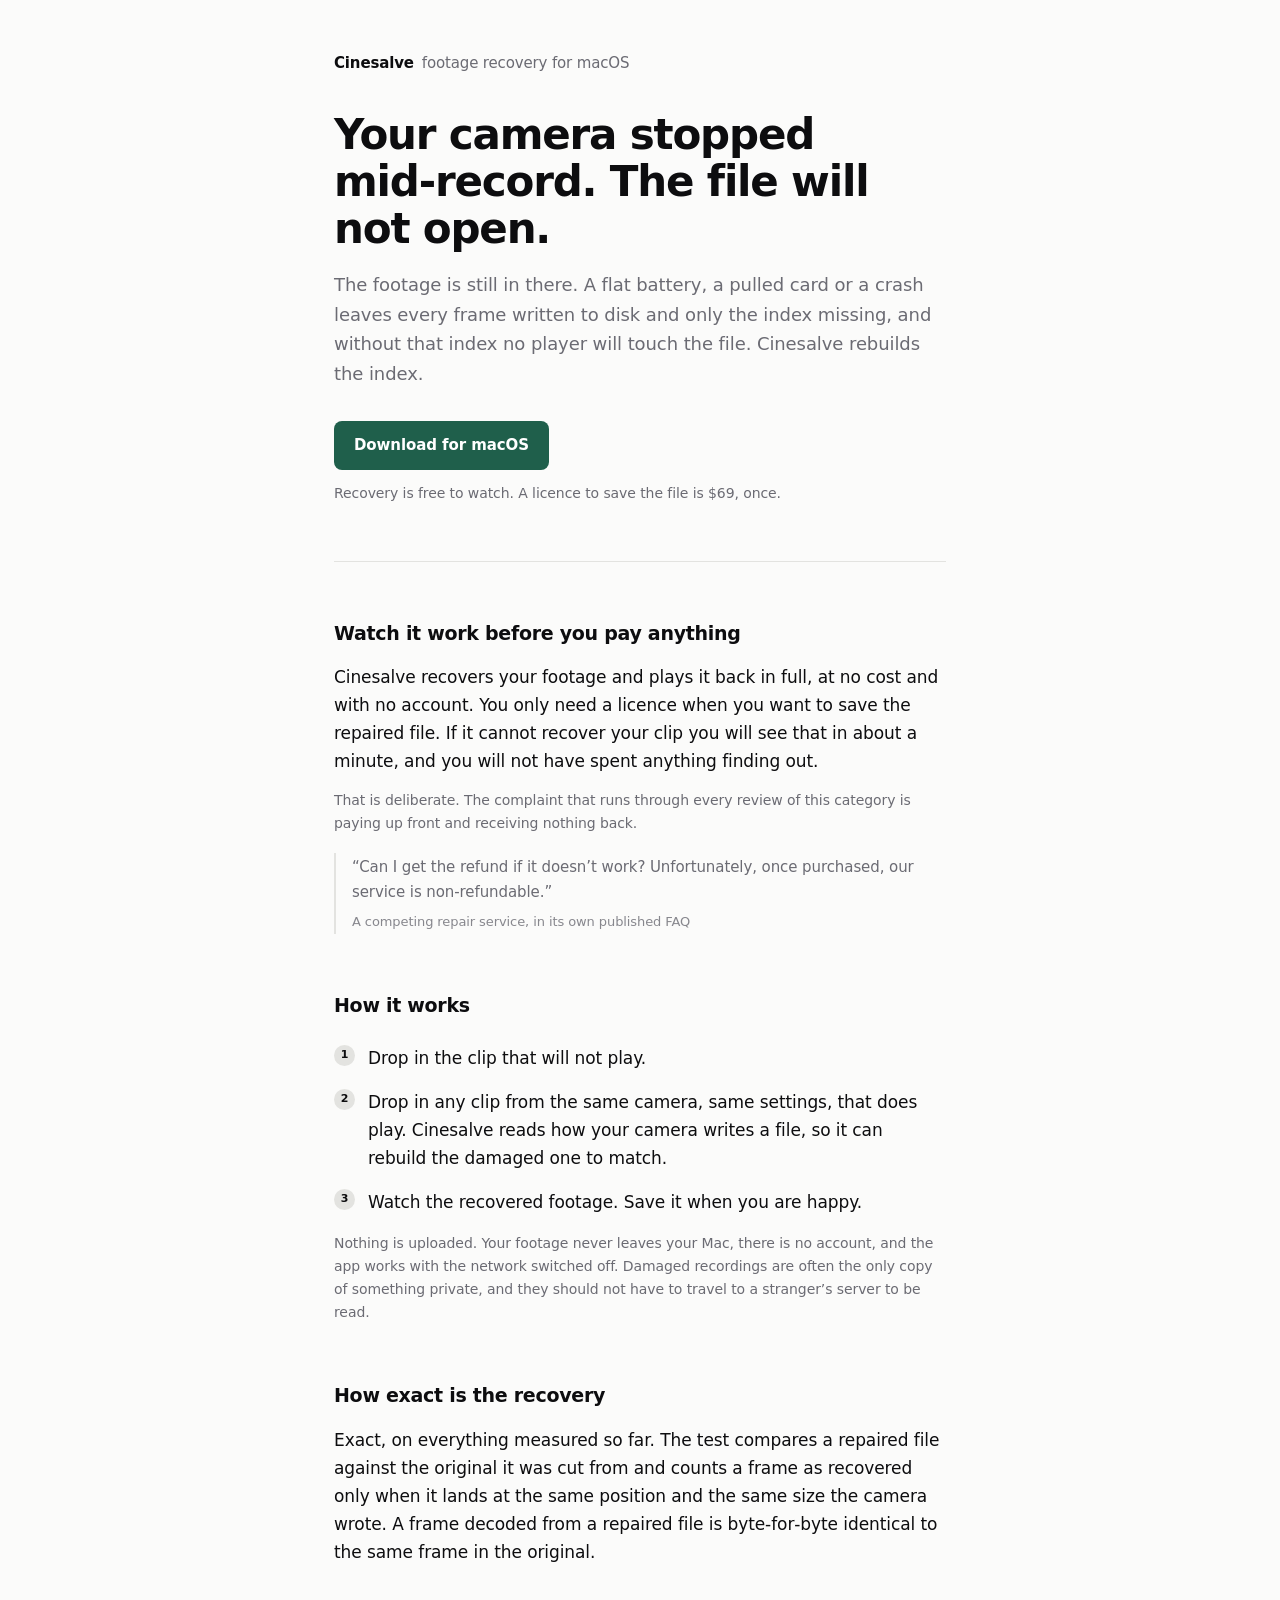
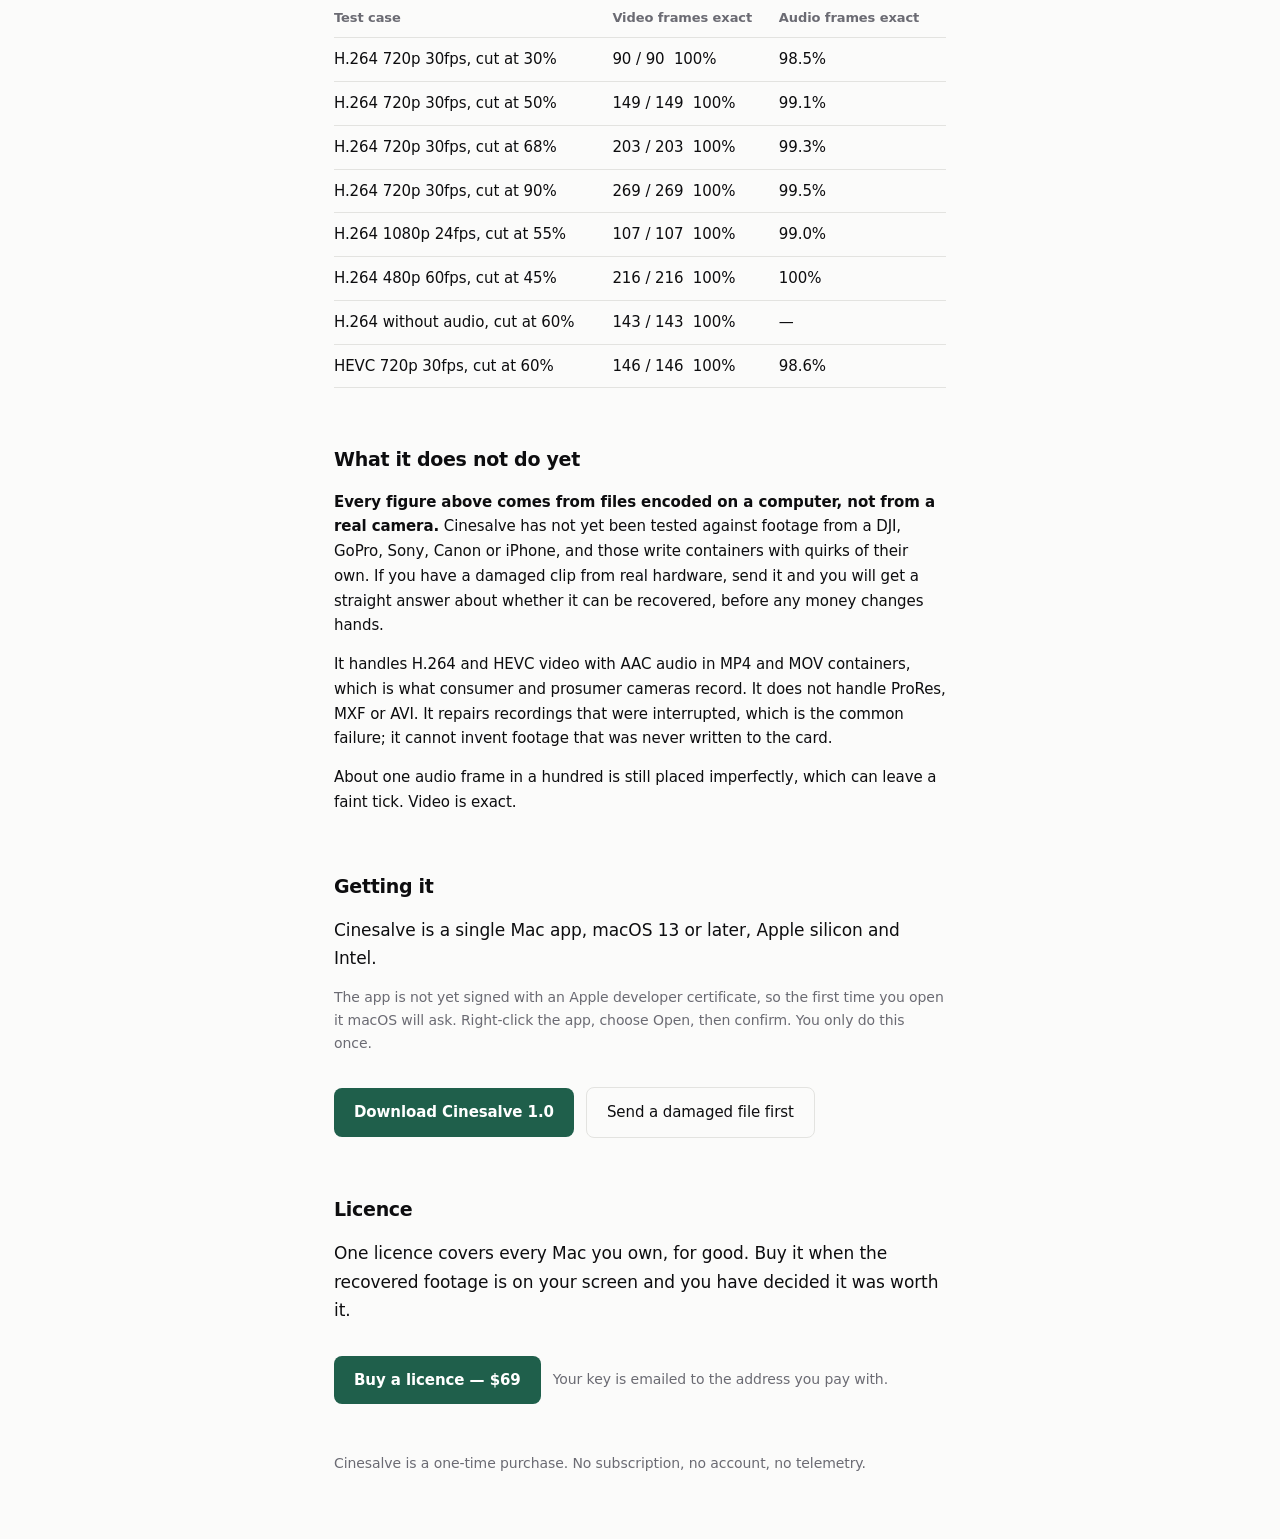
==== docs/index.html @ e8981a24 "Cinesalve 1.0" ====
<!doctype html>
<html lang="en">
<head>
<meta charset="utf-8">
<meta name="viewport" content="width=device-width, initial-scale=1">
<title>Cinesalve — recover a recording your camera never finished</title>
<meta name="description" content="A Mac app that rebuilds corrupt and truncated MP4 and MOV files from a dead battery, a pulled card or a crashed camera. Watch your footage play again before you pay anything.">
<meta property="og:title" content="Cinesalve — recover a recording your camera never finished">
<meta property="og:description" content="Watch your footage play again before you pay anything. Nothing is uploaded.">
<meta property="og:type" content="website">
<style>
  :root {
    --ink: #0d0d0f;
    --paper: #fbfbfa;
    --muted: #6b6b73;
    --line: #e3e3e0;
    --accent: #1f5f4b;
    --accent-ink: #ffffff;
  }
  @media (prefers-color-scheme: dark) {
    :root {
      --ink: #ececee;
      --paper: #111113;
      --muted: #97979f;
      --line: #2a2a2e;
      --accent: #4fa98a;
      --accent-ink: #08120f;
    }
  }
  * { box-sizing: border-box; }
  html { -webkit-text-size-adjust: 100%; }
  body {
    margin: 0;
    background: var(--paper);
    color: var(--ink);
    font: 400 17px/1.65 ui-sans-serif, -apple-system, "SF Pro Text", Inter, system-ui, sans-serif;
    letter-spacing: -0.005em;
  }
  .wrap { max-width: 660px; margin: 0 auto; padding: 0 24px; }
  header { padding: 56px 0 0; }
  .mark {
    font: 600 15px/1 ui-rounded, -apple-system, system-ui, sans-serif;
    letter-spacing: -0.01em;
  }
  .mark span { color: var(--muted); font-weight: 400; margin-left: 8px; }
  h1 {
    font-size: clamp(30px, 5.6vw, 42px);
    line-height: 1.12;
    letter-spacing: -0.028em;
    font-weight: 600;
    margin: 40px 0 0;
  }
  .lede { font-size: 18px; color: var(--muted); margin: 18px 0 0; }
  h2 {
    font-size: 19px; font-weight: 600; letter-spacing: -0.015em;
    margin: 56px 0 14px;
  }
  p { margin: 14px 0; }
  a { color: inherit; }
  .cta { display: flex; flex-wrap: wrap; gap: 12px; align-items: center; margin: 32px 0 0; }
  .button {
    display: inline-block; background: var(--accent); color: var(--accent-ink);
    text-decoration: none; font-size: 15px; font-weight: 550;
    padding: 12px 20px; border-radius: 8px;
  }
  .button.secondary {
    background: transparent; color: var(--ink);
    border: 1px solid var(--line); font-weight: 450;
  }
  .price { font-size: 14px; color: var(--muted); }
  .note { font-size: 14px; color: var(--muted); }
  .rule { border: 0; border-top: 1px solid var(--line); margin: 56px 0 0; }
  .steps { margin: 22px 0 0; padding: 0; list-style: none; counter-reset: step; }
  .steps li {
    counter-increment: step; position: relative;
    padding: 0 0 0 34px; margin: 0 0 16px;
  }
  .steps li::before {
    content: counter(step); position: absolute; left: 0; top: 1px;
    width: 21px; height: 21px; border-radius: 50%;
    background: var(--line); color: var(--ink);
    font-size: 11px; font-weight: 600;
    display: grid; place-items: center;
  }
  table { border-collapse: collapse; width: 100%; font-size: 15px; margin: 18px 0 0; }
  th, td { text-align: left; padding: 9px 10px 9px 0; border-bottom: 1px solid var(--line); }
  th { font-weight: 550; color: var(--muted); font-size: 13px; }
  td.num { font-variant-numeric: tabular-nums; white-space: nowrap; }
  .scroll { overflow-x: auto; }
  .quote {
    border-left: 2px solid var(--line); padding: 2px 0 2px 16px;
    margin: 18px 0; color: var(--muted); font-size: 15px;
  }
  .quote cite { display: block; font-style: normal; font-size: 13px; margin-top: 6px; opacity: 0.8; }
  footer { padding: 48px 0 64px; font-size: 14px; color: var(--muted); }
  .plain { font-size: 15px; }
  .plain strong { font-weight: 600; }
</style>
</head>
<body>
<div class="wrap">

<header>
  <div class="mark">Cinesalve<span>footage recovery for macOS</span></div>

  <h1>Your camera stopped mid&#8209;record. The file will not open.</h1>
  <p class="lede">
    The footage is still in there. A flat battery, a pulled card or a crash leaves
    every frame written to disk and only the index missing, and without that index
    no player will touch the file. Cinesalve rebuilds the index.
  </p>

  <div class="cta">
    <a class="button" href="#download">Download for macOS</a>
    <span class="price">Recovery is free to watch. A licence to save the file is $69, once.</span>
  </div>
</header>

<hr class="rule">

<h2>Watch it work before you pay anything</h2>
<p>
  Cinesalve recovers your footage and plays it back in full, at no cost and with no
  account. You only need a licence when you want to save the repaired file. If it
  cannot recover your clip you will see that in about a minute, and you will not have
  spent anything finding out.
</p>
<p class="note">
  That is deliberate. The complaint that runs through every review of this category is
  paying up front and receiving nothing back.
</p>
<div class="quote">
  &ldquo;Can I get the refund if it doesn&rsquo;t work? Unfortunately, once purchased, our
  service is non&#8209;refundable.&rdquo;
  <cite>A competing repair service, in its own published FAQ</cite>
</div>

<h2>How it works</h2>
<ol class="steps">
  <li>Drop in the clip that will not play.</li>
  <li>Drop in any clip from the same camera, same settings, that does play. Cinesalve
      reads how your camera writes a file, so it can rebuild the damaged one to match.</li>
  <li>Watch the recovered footage. Save it when you are happy.</li>
</ol>
<p class="note">
  Nothing is uploaded. Your footage never leaves your Mac, there is no account, and the
  app works with the network switched off. Damaged recordings are often the only copy of
  something private, and they should not have to travel to a stranger&rsquo;s server to be read.
</p>

<h2>How exact is the recovery</h2>
<p>
  Exact, on everything measured so far. The test compares a repaired file against the
  original it was cut from and counts a frame as recovered only when it lands at the
  same position and the same size the camera wrote. A frame decoded from a repaired
  file is byte&#8209;for&#8209;byte identical to the same frame in the original.
</p>
<div class="scroll">
<table>
  <thead>
    <tr><th>Test case</th><th>Video frames exact</th><th>Audio frames exact</th></tr>
  </thead>
  <tbody>
    <tr><td>H.264 720p 30fps, cut at 30%</td><td class="num">90 / 90 &nbsp;100%</td><td class="num">98.5%</td></tr>
    <tr><td>H.264 720p 30fps, cut at 50%</td><td class="num">149 / 149 &nbsp;100%</td><td class="num">99.1%</td></tr>
    <tr><td>H.264 720p 30fps, cut at 68%</td><td class="num">203 / 203 &nbsp;100%</td><td class="num">99.3%</td></tr>
    <tr><td>H.264 720p 30fps, cut at 90%</td><td class="num">269 / 269 &nbsp;100%</td><td class="num">99.5%</td></tr>
    <tr><td>H.264 1080p 24fps, cut at 55%</td><td class="num">107 / 107 &nbsp;100%</td><td class="num">99.0%</td></tr>
    <tr><td>H.264 480p 60fps, cut at 45%</td><td class="num">216 / 216 &nbsp;100%</td><td class="num">100%</td></tr>
    <tr><td>H.264 without audio, cut at 60%</td><td class="num">143 / 143 &nbsp;100%</td><td class="num">&mdash;</td></tr>
    <tr><td>HEVC 720p 30fps, cut at 60%</td><td class="num">146 / 146 &nbsp;100%</td><td class="num">98.6%</td></tr>
  </tbody>
</table>
</div>

<h2>What it does not do yet</h2>
<p class="plain">
  <strong>Every figure above comes from files encoded on a computer, not from a real
  camera.</strong> Cinesalve has not yet been tested against footage from a DJI, GoPro,
  Sony, Canon or iPhone, and those write containers with quirks of their own. If you
  have a damaged clip from real hardware, send it and you will get a straight answer
  about whether it can be recovered, before any money changes hands.
</p>
<p class="plain">
  It handles H.264 and HEVC video with AAC audio in MP4 and MOV containers, which is
  what consumer and prosumer cameras record. It does not handle ProRes, MXF or AVI. It
  repairs recordings that were interrupted, which is the common failure; it cannot
  invent footage that was never written to the card.
</p>
<p class="plain">
  About one audio frame in a hundred is still placed imperfectly, which can leave a
  faint tick. Video is exact.
</p>

<h2 id="download">Getting it</h2>
<p>
  Cinesalve is a single Mac app, macOS 13 or later, Apple silicon and Intel.
</p>
<p class="note">
  The app is not yet signed with an Apple developer certificate, so the first time you
  open it macOS will ask. Right&#8209;click the app, choose Open, then confirm. You only
  do this once.
</p>
<div class="cta">
  <a class="button" href="https://github.com/LucideLarp/cinesalve/releases/latest">Download Cinesalve 1.0</a>
  <a class="button secondary" href="mailto:cinesalve@proton.me?subject=Damaged%20clip">Send a damaged file first</a>
</div>

<h2>Licence</h2>
<p>
  One licence covers every Mac you own, for good. Buy it when the recovered footage is
  on your screen and you have decided it was worth it.
</p>
<div class="cta">
  <a class="button" href="https://buy.stripe.com/bJebJ1cZp9VldqcgNSa7C05">Buy a licence &mdash; $69</a>
  <span class="price">Your key is emailed to the address you pay with.</span>
</div>

<footer>
  Cinesalve is a one&#8209;time purchase. No subscription, no account, no telemetry.
</footer>

</div>
</body>
</html>
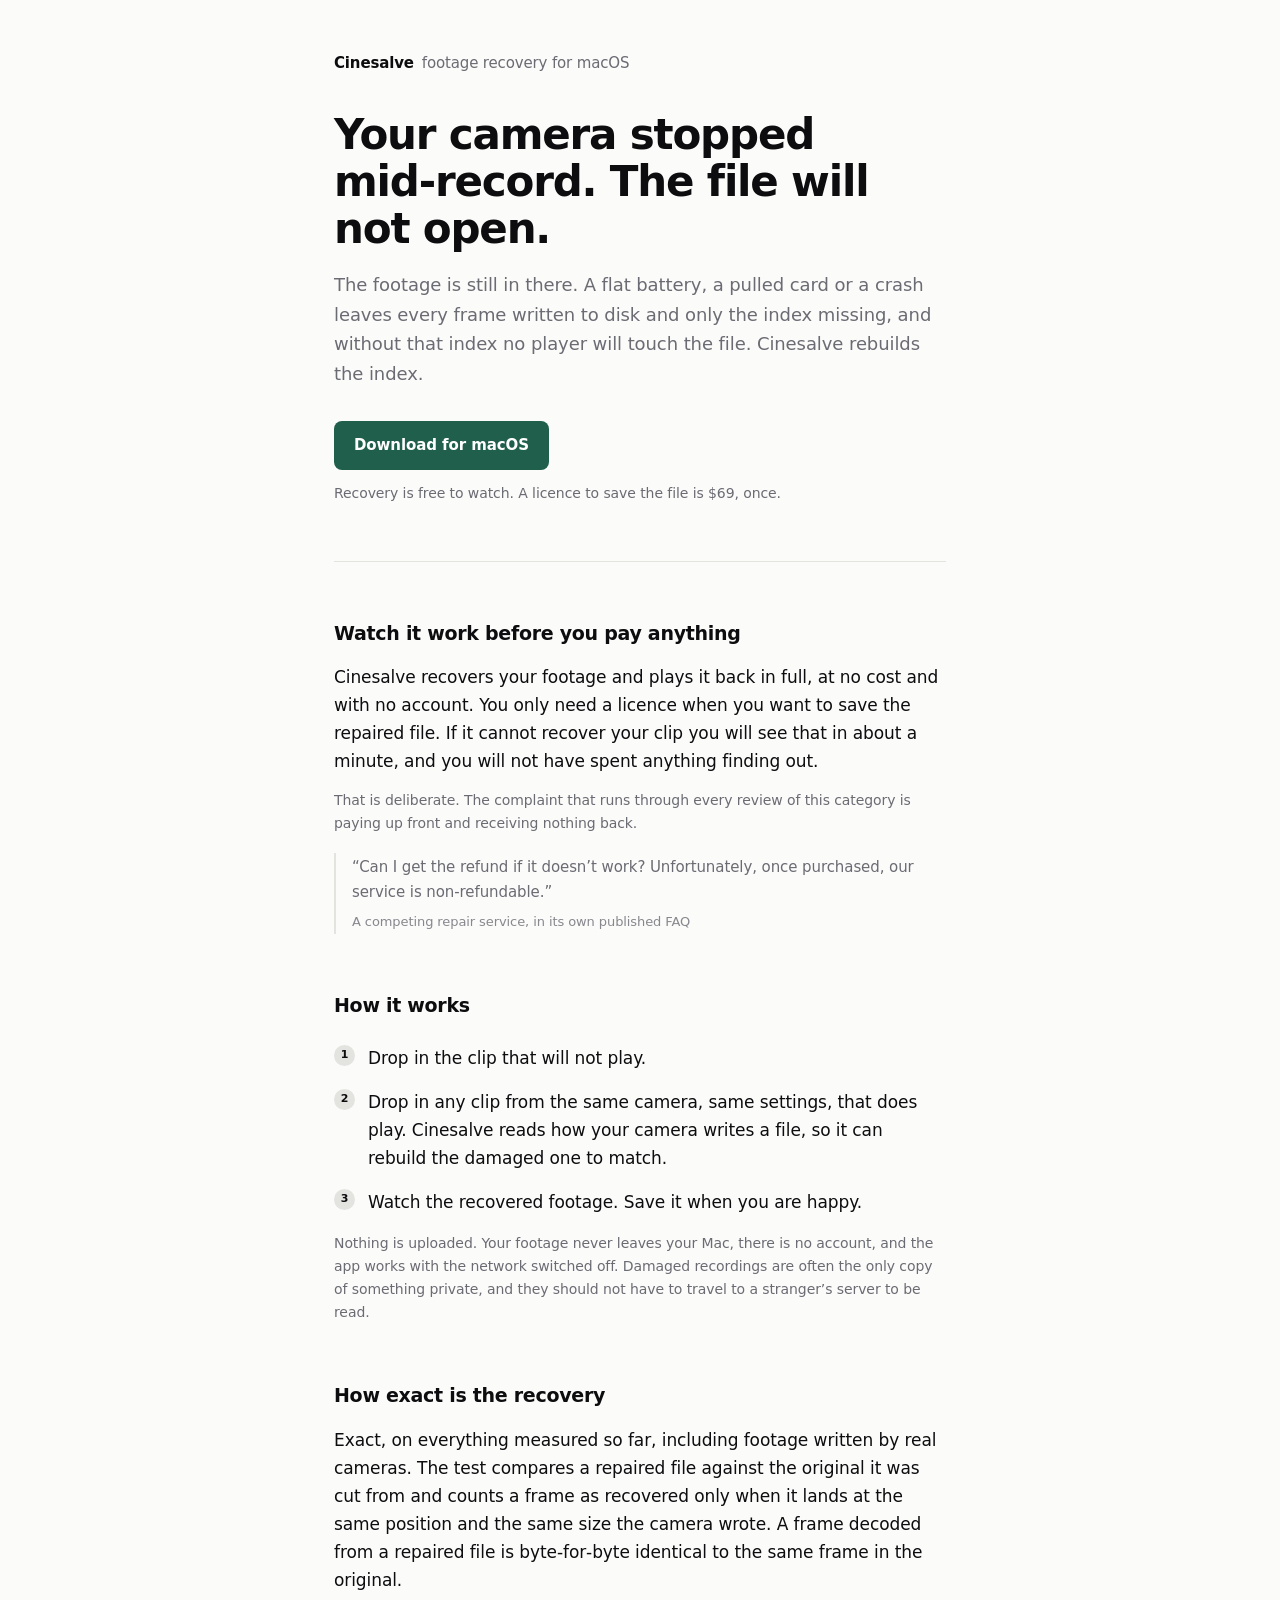
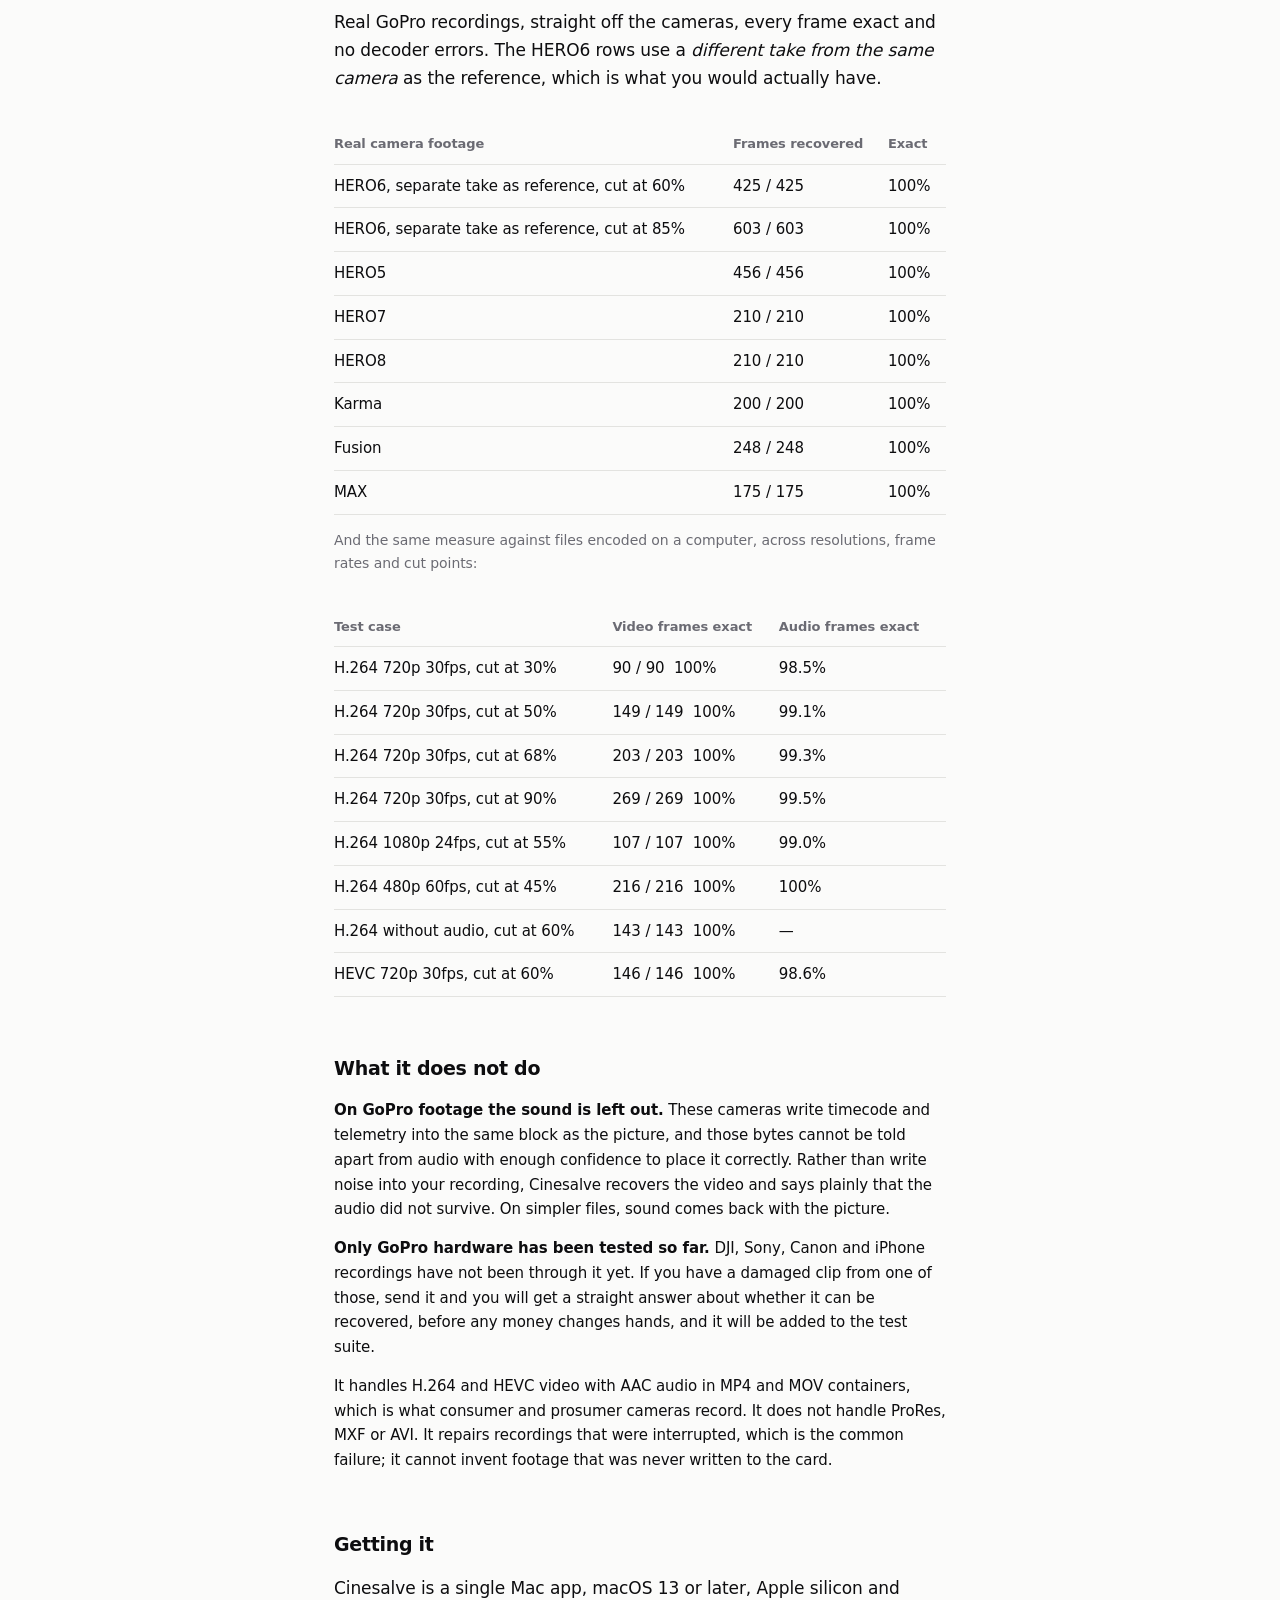
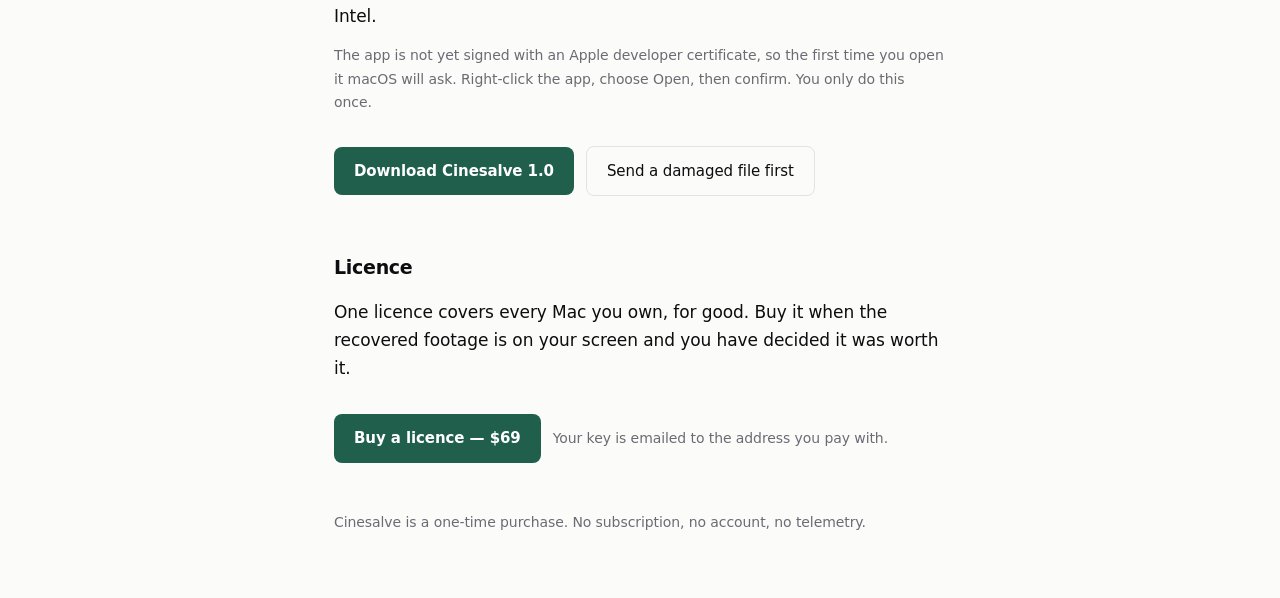
==== commit 1dd1eb7f: "1.1: real camera evidence" ====
--- a/docs/index.html
+++ b/docs/index.html
@@ -8,94 +8,7 @@
 <meta property="og:title" content="Cinesalve — recover a recording your camera never finished">
 <meta property="og:description" content="Watch your footage play again before you pay anything. Nothing is uploaded.">
 <meta property="og:type" content="website">
-<style>
-  :root {
-    --ink: #0d0d0f;
-    --paper: #fbfbfa;
-    --muted: #6b6b73;
-    --line: #e3e3e0;
-    --accent: #1f5f4b;
-    --accent-ink: #ffffff;
-  }
-  @media (prefers-color-scheme: dark) {
-    :root {
-      --ink: #ececee;
-      --paper: #111113;
-      --muted: #97979f;
-      --line: #2a2a2e;
-      --accent: #4fa98a;
-      --accent-ink: #08120f;
-    }
-  }
-  * { box-sizing: border-box; }
-  html { -webkit-text-size-adjust: 100%; }
-  body {
-    margin: 0;
-    background: var(--paper);
-    color: var(--ink);
-    font: 400 17px/1.65 ui-sans-serif, -apple-system, "SF Pro Text", Inter, system-ui, sans-serif;
-    letter-spacing: -0.005em;
-  }
-  .wrap { max-width: 660px; margin: 0 auto; padding: 0 24px; }
-  header { padding: 56px 0 0; }
-  .mark {
-    font: 600 15px/1 ui-rounded, -apple-system, system-ui, sans-serif;
-    letter-spacing: -0.01em;
-  }
-  .mark span { color: var(--muted); font-weight: 400; margin-left: 8px; }
-  h1 {
-    font-size: clamp(30px, 5.6vw, 42px);
-    line-height: 1.12;
-    letter-spacing: -0.028em;
-    font-weight: 600;
-    margin: 40px 0 0;
-  }
-  .lede { font-size: 18px; color: var(--muted); margin: 18px 0 0; }
-  h2 {
-    font-size: 19px; font-weight: 600; letter-spacing: -0.015em;
-    margin: 56px 0 14px;
-  }
-  p { margin: 14px 0; }
-  a { color: inherit; }
-  .cta { display: flex; flex-wrap: wrap; gap: 12px; align-items: center; margin: 32px 0 0; }
-  .button {
-    display: inline-block; background: var(--accent); color: var(--accent-ink);
-    text-decoration: none; font-size: 15px; font-weight: 550;
-    padding: 12px 20px; border-radius: 8px;
-  }
-  .button.secondary {
-    background: transparent; color: var(--ink);
-    border: 1px solid var(--line); font-weight: 450;
-  }
-  .price { font-size: 14px; color: var(--muted); }
-  .note { font-size: 14px; color: var(--muted); }
-  .rule { border: 0; border-top: 1px solid var(--line); margin: 56px 0 0; }
-  .steps { margin: 22px 0 0; padding: 0; list-style: none; counter-reset: step; }
-  .steps li {
-    counter-increment: step; position: relative;
-    padding: 0 0 0 34px; margin: 0 0 16px;
-  }
-  .steps li::before {
-    content: counter(step); position: absolute; left: 0; top: 1px;
-    width: 21px; height: 21px; border-radius: 50%;
-    background: var(--line); color: var(--ink);
-    font-size: 11px; font-weight: 600;
-    display: grid; place-items: center;
-  }
-  table { border-collapse: collapse; width: 100%; font-size: 15px; margin: 18px 0 0; }
-  th, td { text-align: left; padding: 9px 10px 9px 0; border-bottom: 1px solid var(--line); }
-  th { font-weight: 550; color: var(--muted); font-size: 13px; }
-  td.num { font-variant-numeric: tabular-nums; white-space: nowrap; }
-  .scroll { overflow-x: auto; }
-  .quote {
-    border-left: 2px solid var(--line); padding: 2px 0 2px 16px;
-    margin: 18px 0; color: var(--muted); font-size: 15px;
-  }
-  .quote cite { display: block; font-style: normal; font-size: 13px; margin-top: 6px; opacity: 0.8; }
-  footer { padding: 48px 0 64px; font-size: 14px; color: var(--muted); }
-  .plain { font-size: 15px; }
-  .plain strong { font-weight: 600; }
-</style>
+<link rel="stylesheet" href="style.css">
 </head>
 <body>
 <div class="wrap">
@@ -150,10 +63,35 @@
 
 <h2>How exact is the recovery</h2>
 <p>
-  Exact, on everything measured so far. The test compares a repaired file against the
-  original it was cut from and counts a frame as recovered only when it lands at the
-  same position and the same size the camera wrote. A frame decoded from a repaired
-  file is byte&#8209;for&#8209;byte identical to the same frame in the original.
+  Exact, on everything measured so far, including footage written by real cameras.
+  The test compares a repaired file against the original it was cut from and counts a
+  frame as recovered only when it lands at the same position and the same size the
+  camera wrote. A frame decoded from a repaired file is byte&#8209;for&#8209;byte
+  identical to the same frame in the original.
+</p>
+<p>
+  Real GoPro recordings, straight off the cameras, every frame exact and no decoder
+  errors. The HERO6 rows use a <em>different take from the same camera</em> as the
+  reference, which is what you would actually have.
+</p>
+<div class="scroll">
+<table>
+  <thead><tr><th>Real camera footage</th><th>Frames recovered</th><th>Exact</th></tr></thead>
+  <tbody>
+    <tr><td>HERO6, separate take as reference, cut at 60%</td><td class="num">425 / 425</td><td class="num">100%</td></tr>
+    <tr><td>HERO6, separate take as reference, cut at 85%</td><td class="num">603 / 603</td><td class="num">100%</td></tr>
+    <tr><td>HERO5</td><td class="num">456 / 456</td><td class="num">100%</td></tr>
+    <tr><td>HERO7</td><td class="num">210 / 210</td><td class="num">100%</td></tr>
+    <tr><td>HERO8</td><td class="num">210 / 210</td><td class="num">100%</td></tr>
+    <tr><td>Karma</td><td class="num">200 / 200</td><td class="num">100%</td></tr>
+    <tr><td>Fusion</td><td class="num">248 / 248</td><td class="num">100%</td></tr>
+    <tr><td>MAX</td><td class="num">175 / 175</td><td class="num">100%</td></tr>
+  </tbody>
+</table>
+</div>
+<p class="note">
+  And the same measure against files encoded on a computer, across resolutions, frame
+  rates and cut points:
 </p>
 <div class="scroll">
 <table>
@@ -173,23 +111,25 @@
 </table>
 </div>
 
-<h2>What it does not do yet</h2>
+<h2>What it does not do</h2>
 <p class="plain">
-  <strong>Every figure above comes from files encoded on a computer, not from a real
-  camera.</strong> Cinesalve has not yet been tested against footage from a DJI, GoPro,
-  Sony, Canon or iPhone, and those write containers with quirks of their own. If you
-  have a damaged clip from real hardware, send it and you will get a straight answer
-  about whether it can be recovered, before any money changes hands.
+  <strong>On GoPro footage the sound is left out.</strong> These cameras write timecode
+  and telemetry into the same block as the picture, and those bytes cannot be told
+  apart from audio with enough confidence to place it correctly. Rather than write
+  noise into your recording, Cinesalve recovers the video and says plainly that the
+  audio did not survive. On simpler files, sound comes back with the picture.
+</p>
+<p class="plain">
+  <strong>Only GoPro hardware has been tested so far.</strong> DJI, Sony, Canon and
+  iPhone recordings have not been through it yet. If you have a damaged clip from one
+  of those, send it and you will get a straight answer about whether it can be
+  recovered, before any money changes hands, and it will be added to the test suite.
 </p>
 <p class="plain">
   It handles H.264 and HEVC video with AAC audio in MP4 and MOV containers, which is
   what consumer and prosumer cameras record. It does not handle ProRes, MXF or AVI. It
   repairs recordings that were interrupted, which is the common failure; it cannot
   invent footage that was never written to the card.
-</p>
-<p class="plain">
-  About one audio frame in a hundred is still placed imperfectly, which can leave a
-  faint tick. Video is exact.
 </p>
 
 <h2 id="download">Getting it</h2>
--- a/docs/style.css
+++ b/docs/style.css
@@ -0,0 +1,86 @@
+:root {
+    --ink: #0d0d0f;
+    --paper: #fbfbfa;
+    --muted: #6b6b73;
+    --line: #e3e3e0;
+    --accent: #1f5f4b;
+    --accent-ink: #ffffff;
+  }
+  @media (prefers-color-scheme: dark) {
+    :root {
+      --ink: #ececee;
+      --paper: #111113;
+      --muted: #97979f;
+      --line: #2a2a2e;
+      --accent: #4fa98a;
+      --accent-ink: #08120f;
+    }
+  }
+  * { box-sizing: border-box; }
+  html { -webkit-text-size-adjust: 100%; }
+  body {
+    margin: 0;
+    background: var(--paper);
+    color: var(--ink);
+    font: 400 17px/1.65 ui-sans-serif, -apple-system, "SF Pro Text", Inter, system-ui, sans-serif;
+    letter-spacing: -0.005em;
+  }
+  .wrap { max-width: 660px; margin: 0 auto; padding: 0 24px; }
+  header { padding: 56px 0 0; }
+  .mark {
+    font: 600 15px/1 ui-rounded, -apple-system, system-ui, sans-serif;
+    letter-spacing: -0.01em;
+  }
+  .mark span { color: var(--muted); font-weight: 400; margin-left: 8px; }
+  h1 {
+    font-size: clamp(30px, 5.6vw, 42px);
+    line-height: 1.12;
+    letter-spacing: -0.028em;
+    font-weight: 600;
+    margin: 40px 0 0;
+  }
+  .lede { font-size: 18px; color: var(--muted); margin: 18px 0 0; }
+  h2 {
+    font-size: 19px; font-weight: 600; letter-spacing: -0.015em;
+    margin: 56px 0 14px;
+  }
+  p { margin: 14px 0; }
+  a { color: inherit; }
+  .cta { display: flex; flex-wrap: wrap; gap: 12px; align-items: center; margin: 32px 0 0; }
+  .button {
+    display: inline-block; background: var(--accent); color: var(--accent-ink);
+    text-decoration: none; font-size: 15px; font-weight: 550;
+    padding: 12px 20px; border-radius: 8px;
+  }
+  .button.secondary {
+    background: transparent; color: var(--ink);
+    border: 1px solid var(--line); font-weight: 450;
+  }
+  .price { font-size: 14px; color: var(--muted); }
+  .note { font-size: 14px; color: var(--muted); }
+  .rule { border: 0; border-top: 1px solid var(--line); margin: 56px 0 0; }
+  .steps { margin: 22px 0 0; padding: 0; list-style: none; counter-reset: step; }
+  .steps li {
+    counter-increment: step; position: relative;
+    padding: 0 0 0 34px; margin: 0 0 16px;
+  }
+  .steps li::before {
+    content: counter(step); position: absolute; left: 0; top: 1px;
+    width: 21px; height: 21px; border-radius: 50%;
+    background: var(--line); color: var(--ink);
+    font-size: 11px; font-weight: 600;
+    display: grid; place-items: center;
+  }
+  table { border-collapse: collapse; width: 100%; font-size: 15px; margin: 18px 0 0; }
+  th, td { text-align: left; padding: 9px 10px 9px 0; border-bottom: 1px solid var(--line); }
+  th { font-weight: 550; color: var(--muted); font-size: 13px; }
+  td.num { font-variant-numeric: tabular-nums; white-space: nowrap; }
+  .scroll { overflow-x: auto; }
+  .quote {
+    border-left: 2px solid var(--line); padding: 2px 0 2px 16px;
+    margin: 18px 0; color: var(--muted); font-size: 15px;
+  }
+  .quote cite { display: block; font-style: normal; font-size: 13px; margin-top: 6px; opacity: 0.8; }
+  footer { padding: 48px 0 64px; font-size: 14px; color: var(--muted); }
+  .plain { font-size: 15px; }
+  .plain strong { font-weight: 600; }
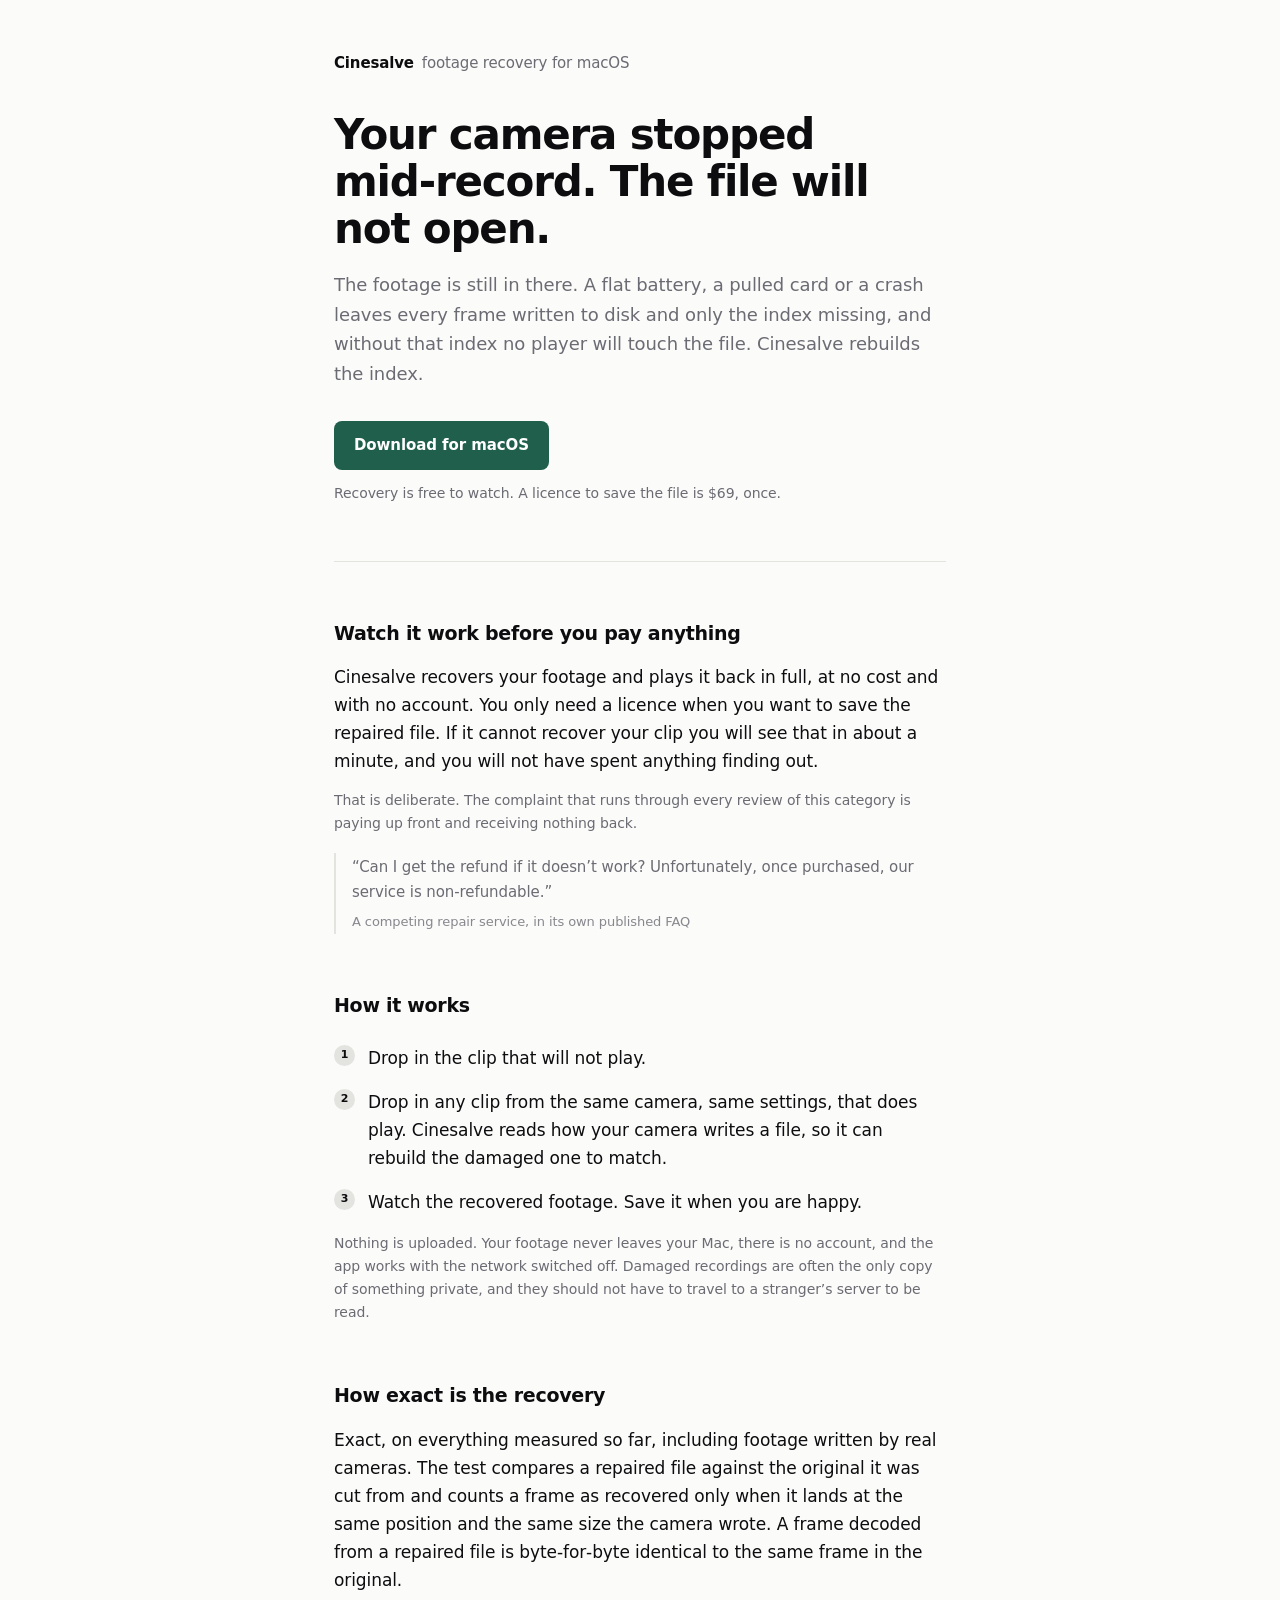
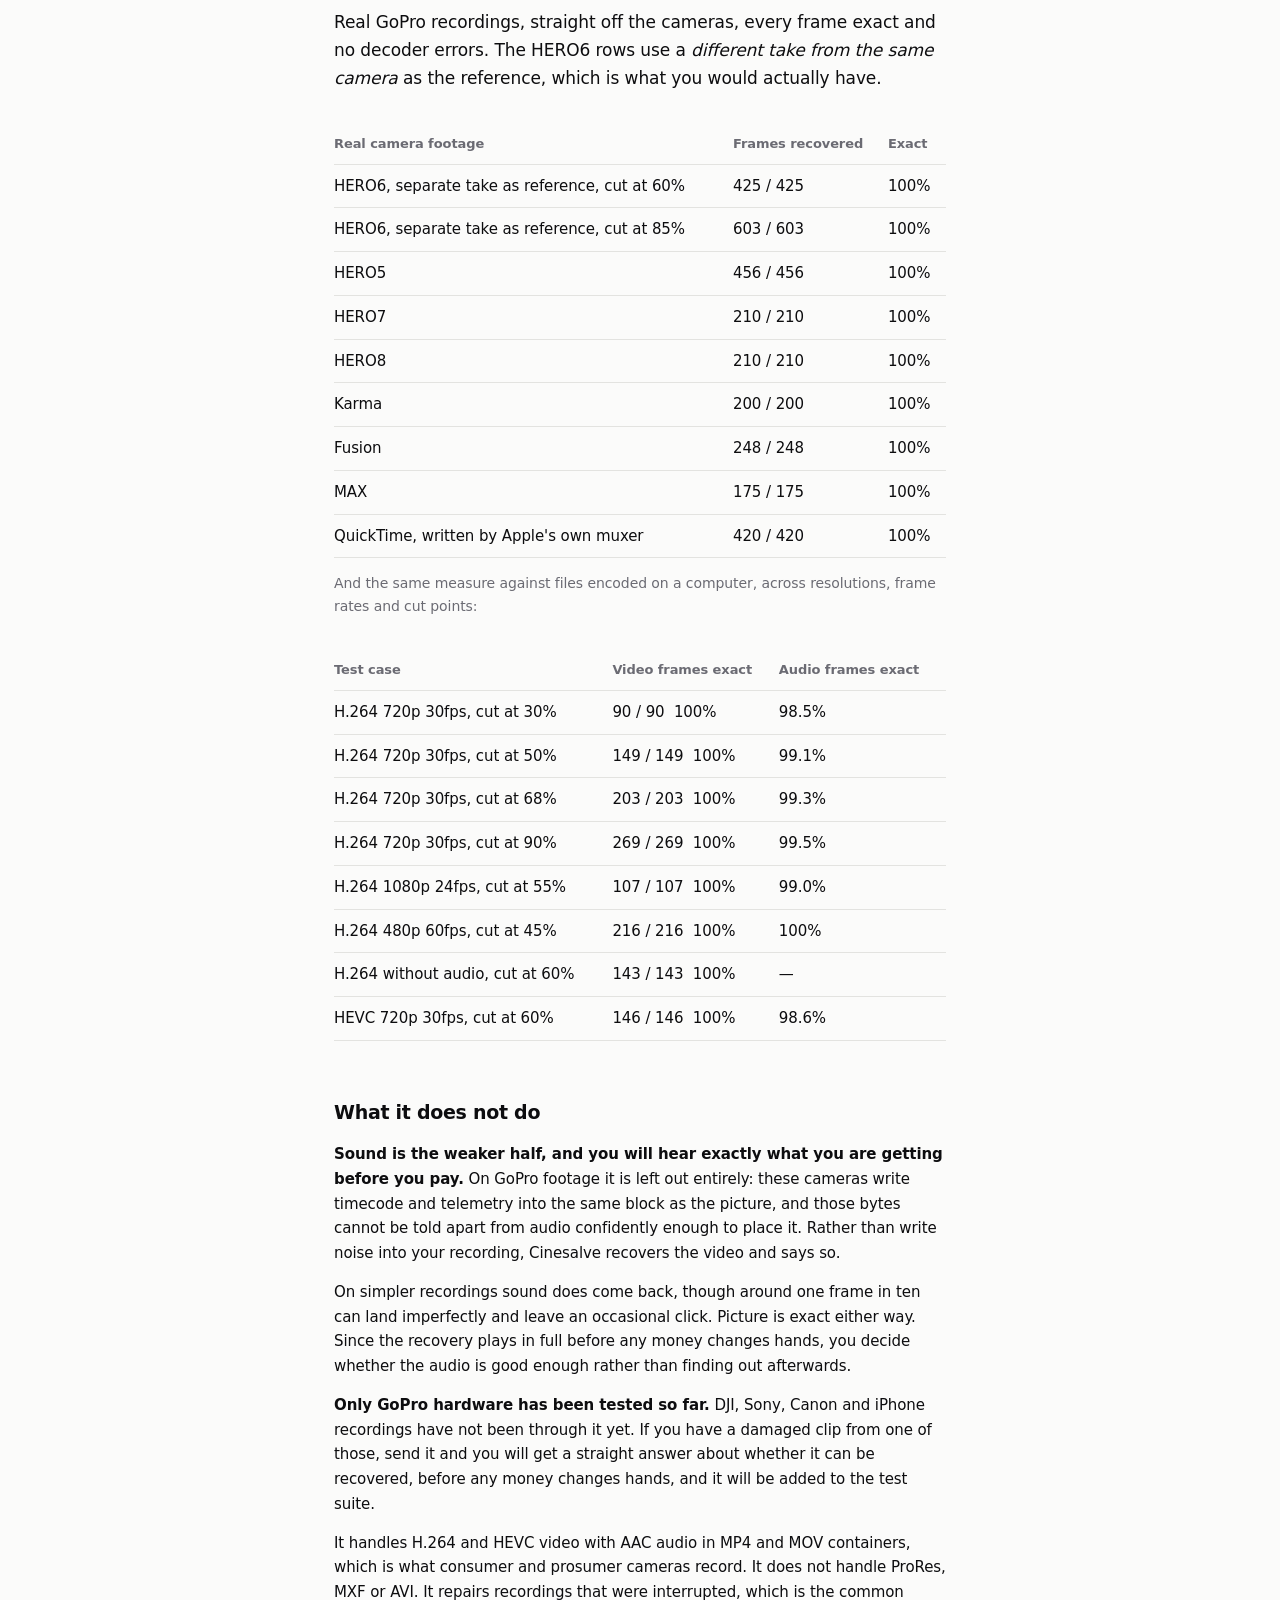
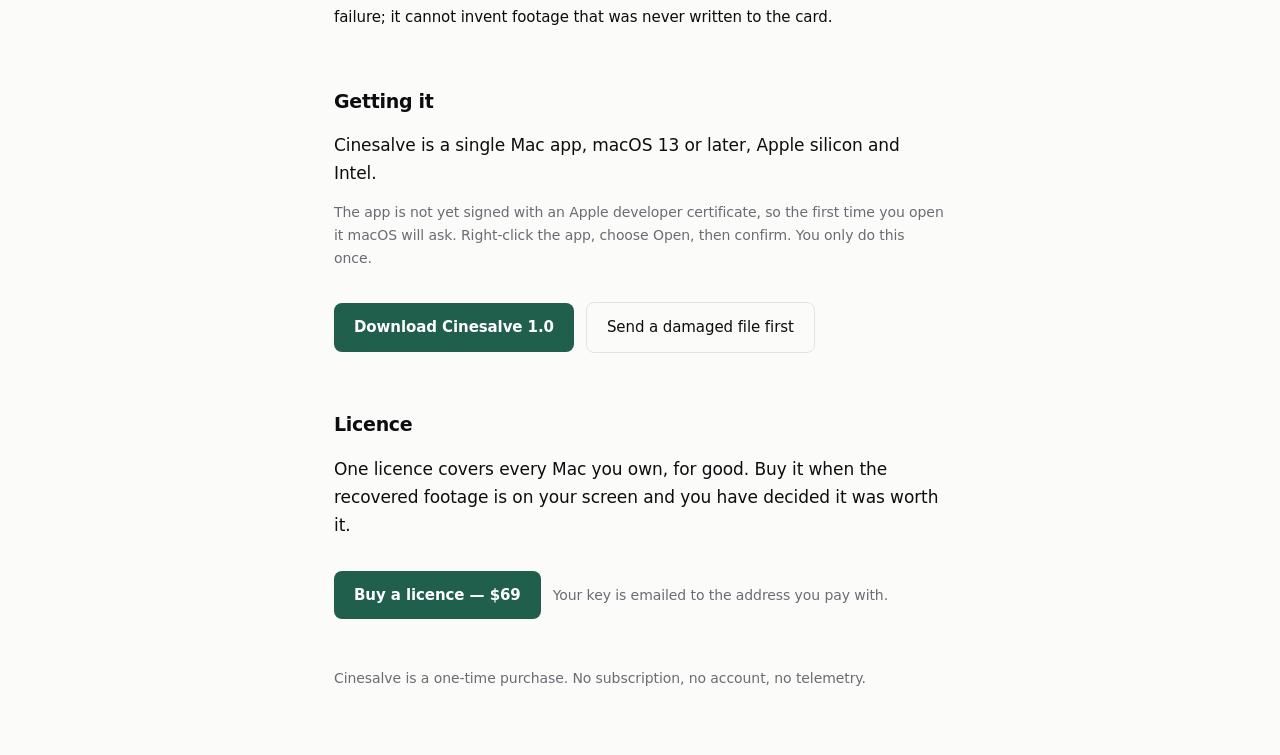
==== commit a81ca818: "1.2" ====
--- a/docs/index.html
+++ b/docs/index.html
@@ -86,6 +86,7 @@
     <tr><td>Karma</td><td class="num">200 / 200</td><td class="num">100%</td></tr>
     <tr><td>Fusion</td><td class="num">248 / 248</td><td class="num">100%</td></tr>
     <tr><td>MAX</td><td class="num">175 / 175</td><td class="num">100%</td></tr>
+    <tr><td>QuickTime, written by Apple's own muxer</td><td class="num">420 / 420</td><td class="num">100%</td></tr>
   </tbody>
 </table>
 </div>
@@ -113,11 +114,17 @@
 
 <h2>What it does not do</h2>
 <p class="plain">
-  <strong>On GoPro footage the sound is left out.</strong> These cameras write timecode
-  and telemetry into the same block as the picture, and those bytes cannot be told
-  apart from audio with enough confidence to place it correctly. Rather than write
-  noise into your recording, Cinesalve recovers the video and says plainly that the
-  audio did not survive. On simpler files, sound comes back with the picture.
+  <strong>Sound is the weaker half, and you will hear exactly what you are getting
+  before you pay.</strong> On GoPro footage it is left out entirely: these cameras
+  write timecode and telemetry into the same block as the picture, and those bytes
+  cannot be told apart from audio confidently enough to place it. Rather than write
+  noise into your recording, Cinesalve recovers the video and says so.
+</p>
+<p class="plain">
+  On simpler recordings sound does come back, though around one frame in ten can land
+  imperfectly and leave an occasional click. Picture is exact either way. Since the
+  recovery plays in full before any money changes hands, you decide whether the audio
+  is good enough rather than finding out afterwards.
 </p>
 <p class="plain">
   <strong>Only GoPro hardware has been tested so far.</strong> DJI, Sony, Canon and
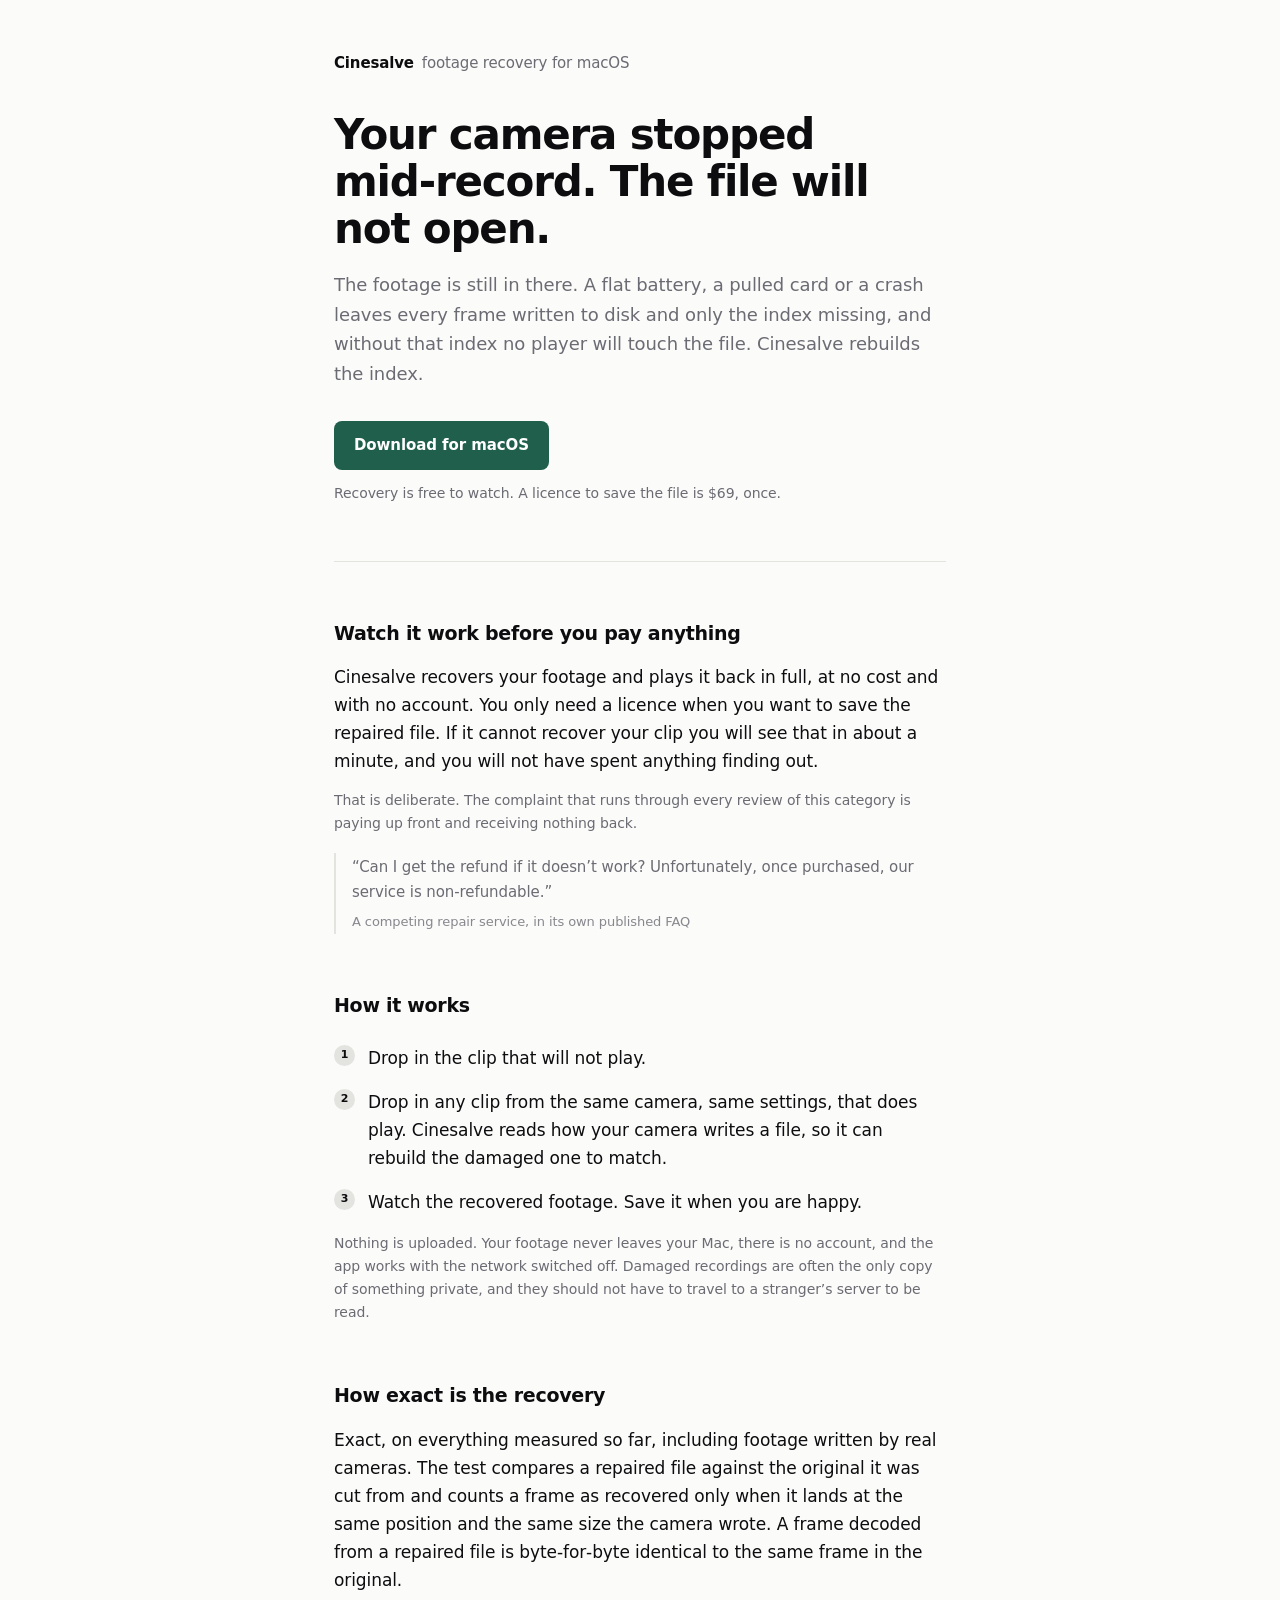
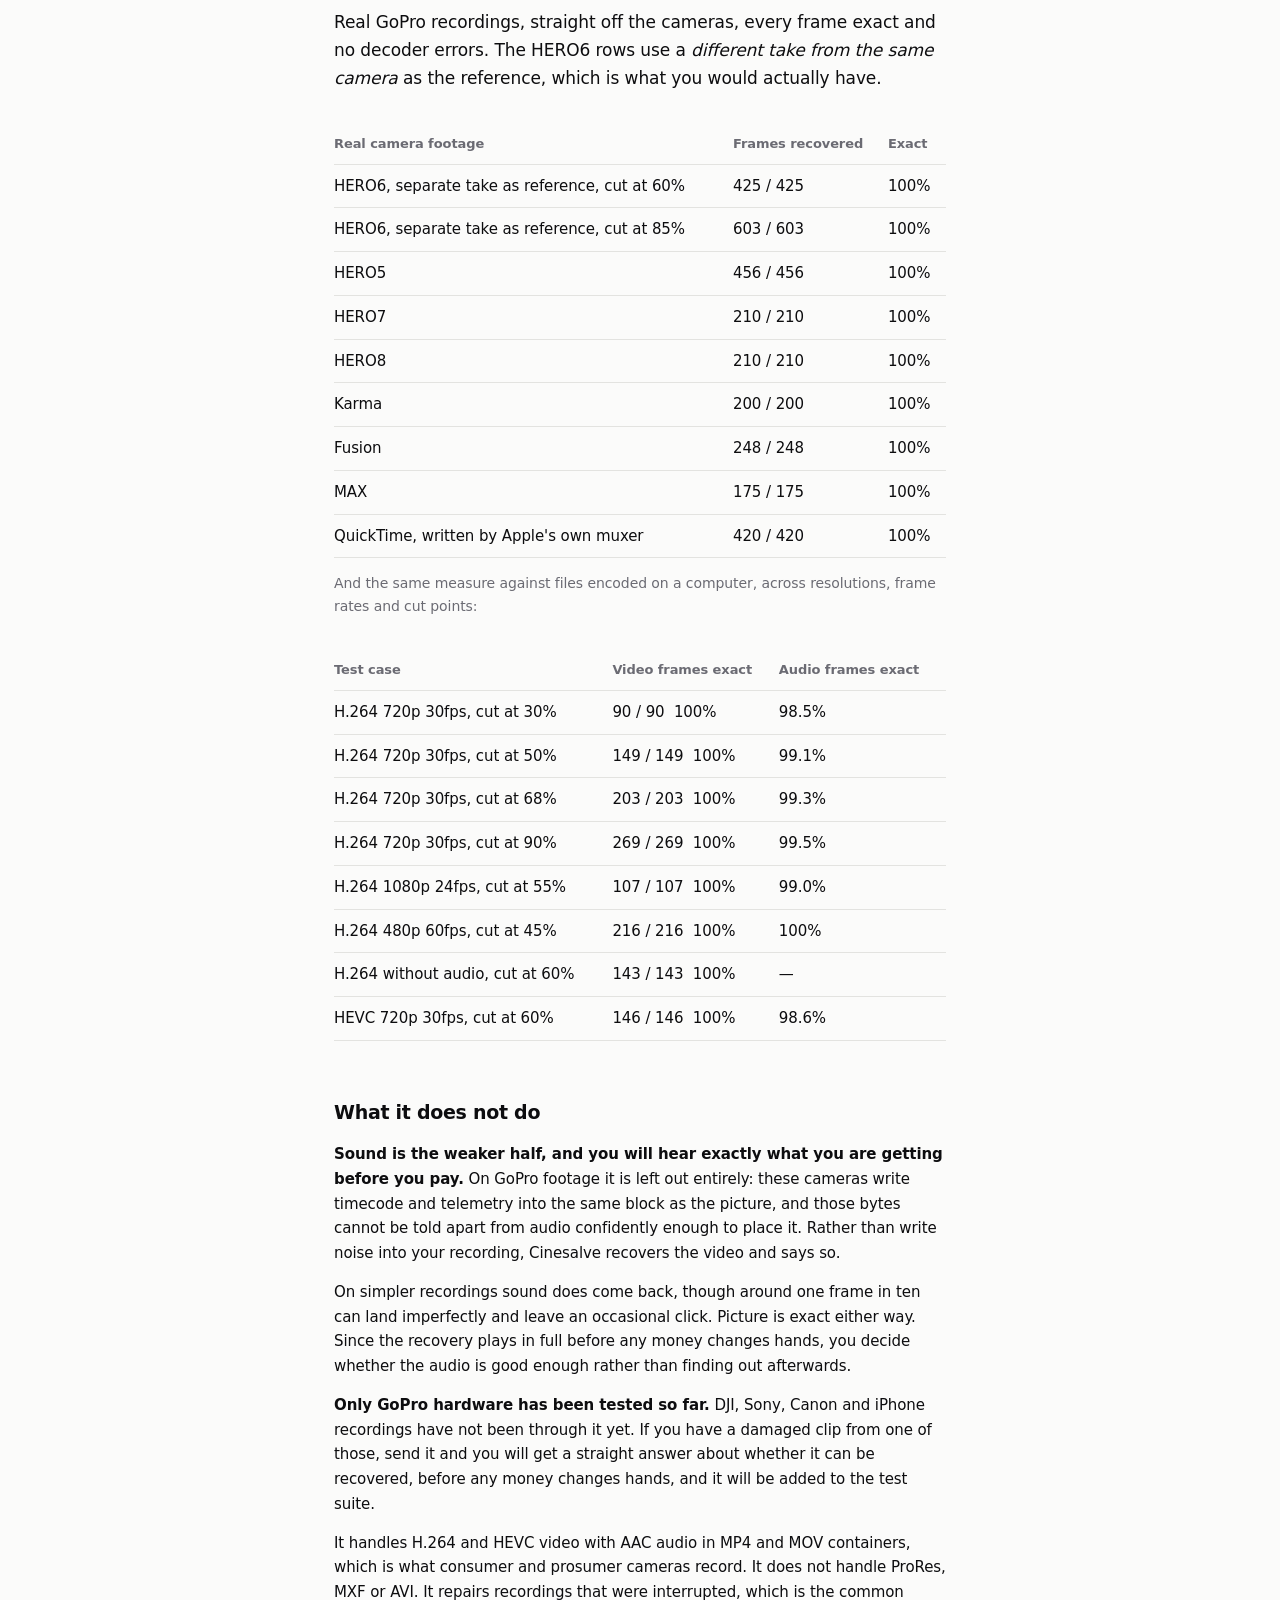
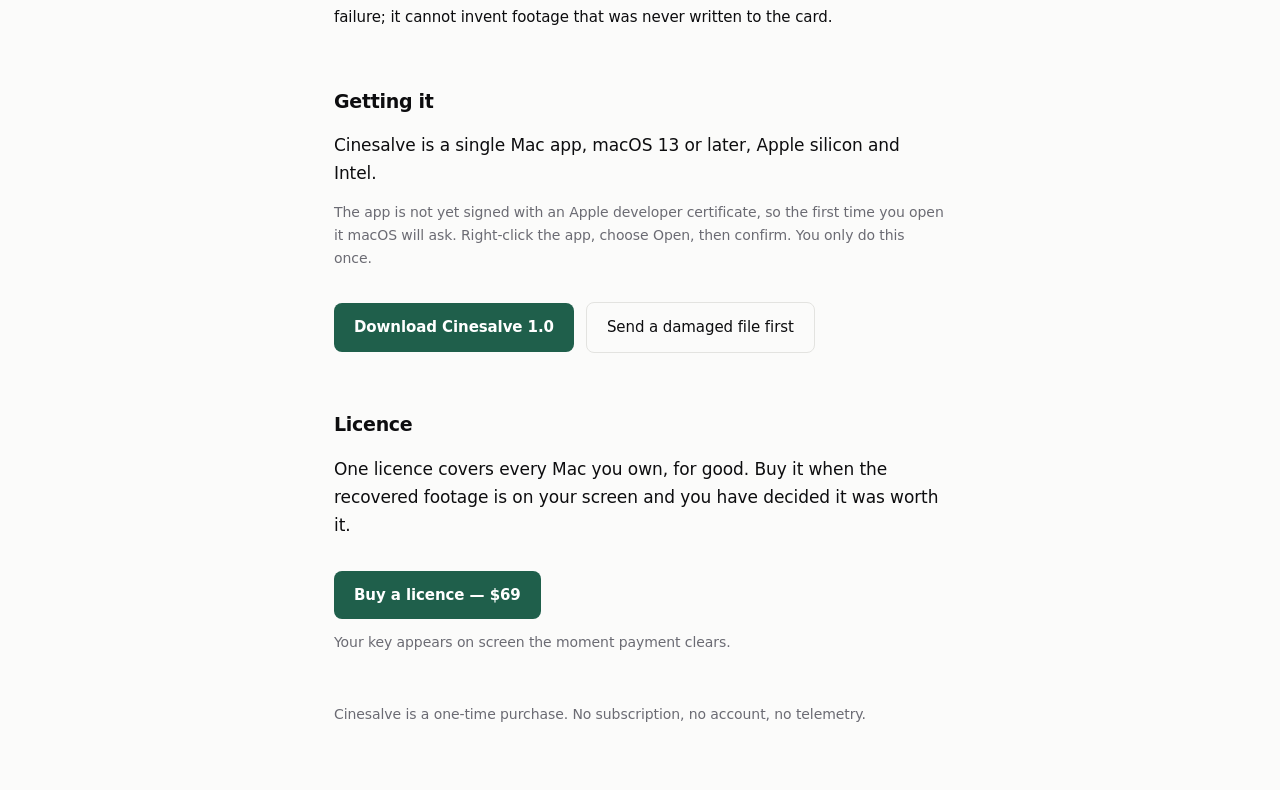
==== commit d2ea7581: "Instant licence delivery at checkout" ====
--- a/docs/index.html
+++ b/docs/index.html
@@ -160,7 +160,7 @@
 </p>
 <div class="cta">
   <a class="button" href="https://buy.stripe.com/bJebJ1cZp9VldqcgNSa7C05">Buy a licence &mdash; $69</a>
-  <span class="price">Your key is emailed to the address you pay with.</span>
+  <span class="price">Your key appears on screen the moment payment clears.</span>
 </div>
 
 <footer>
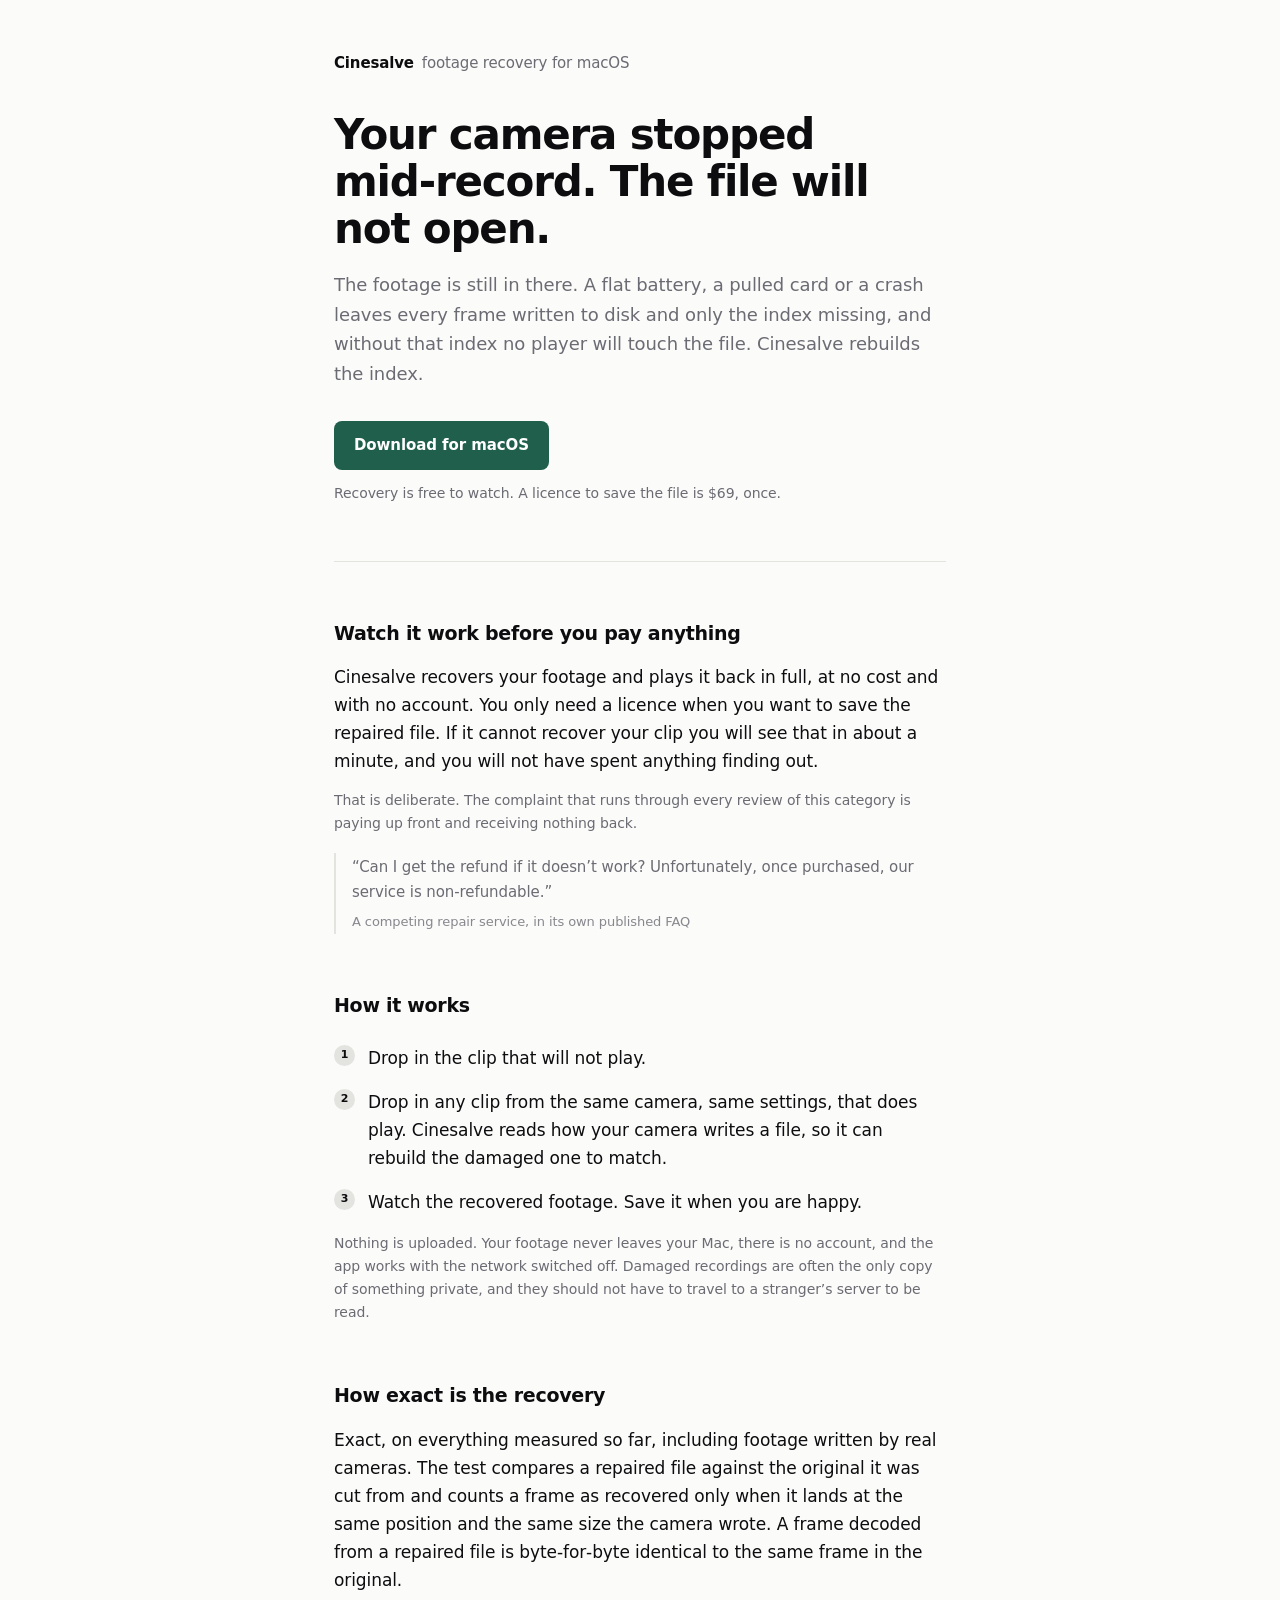
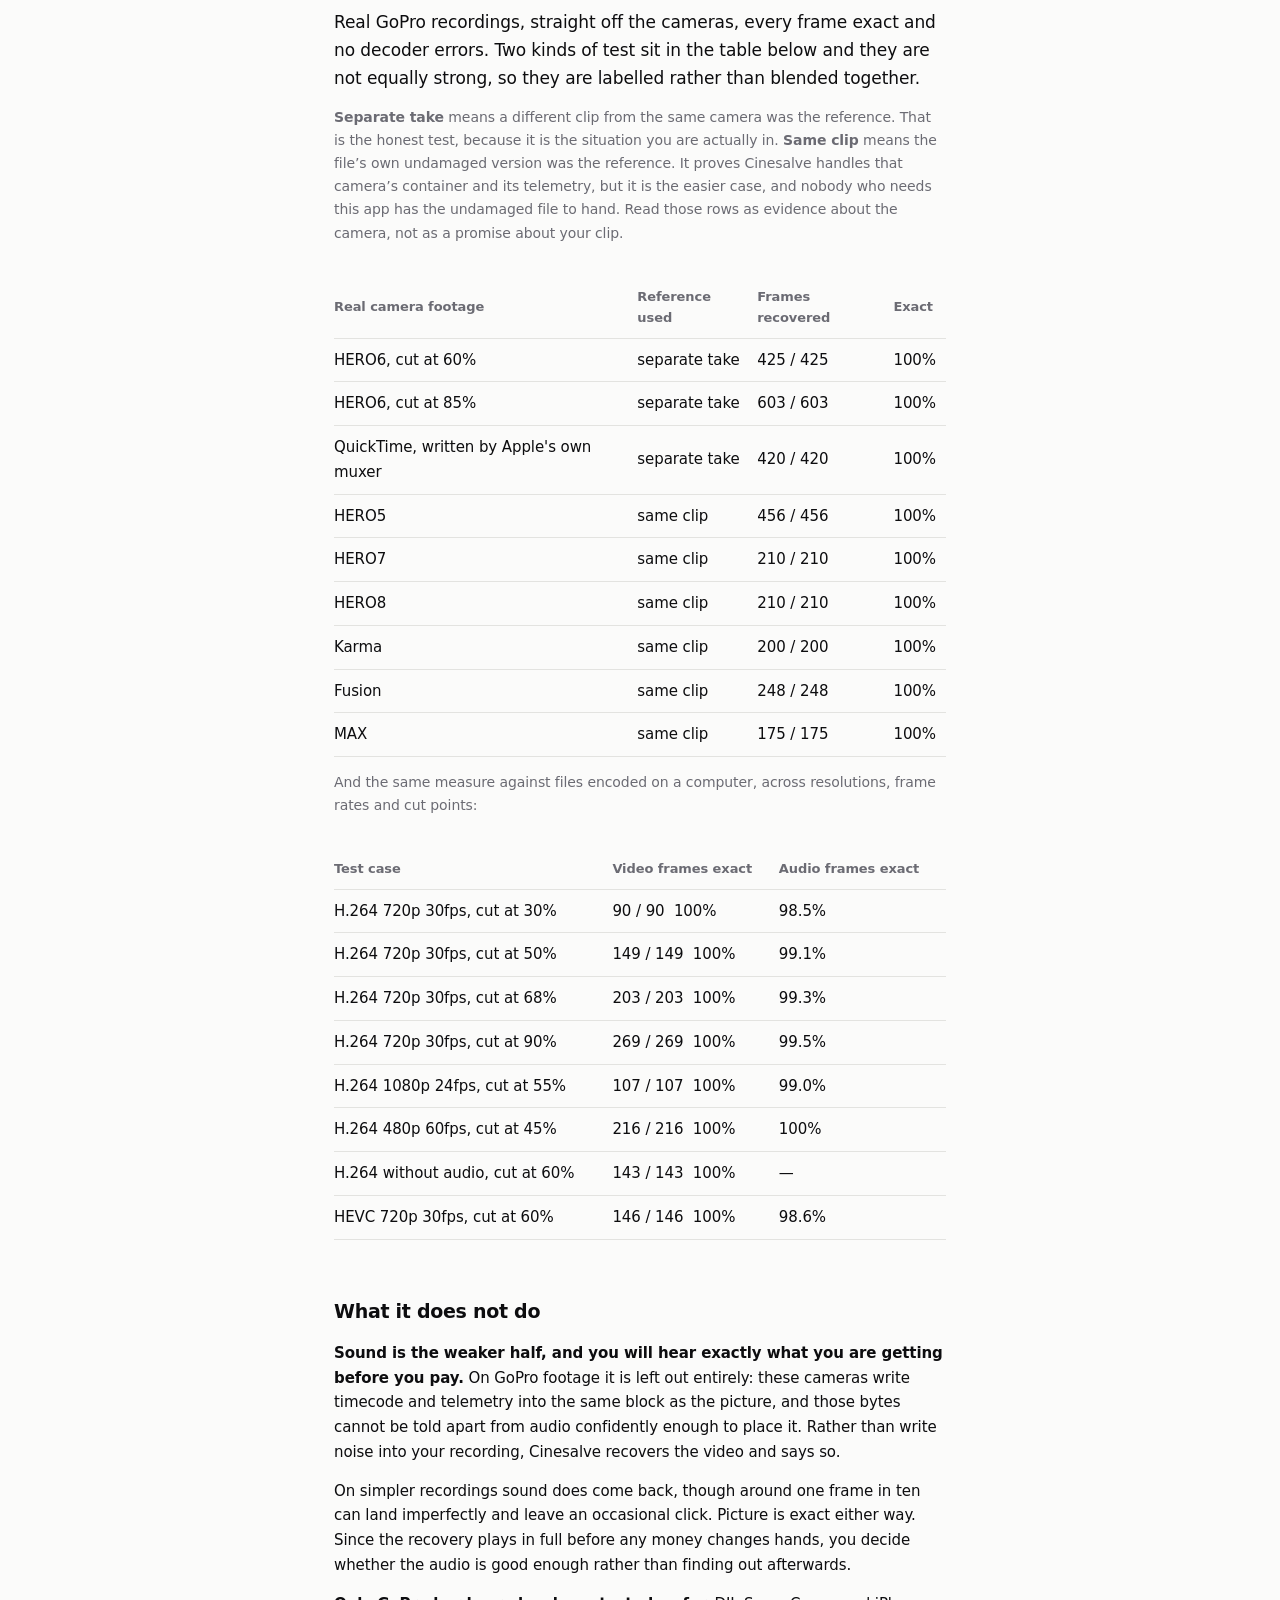
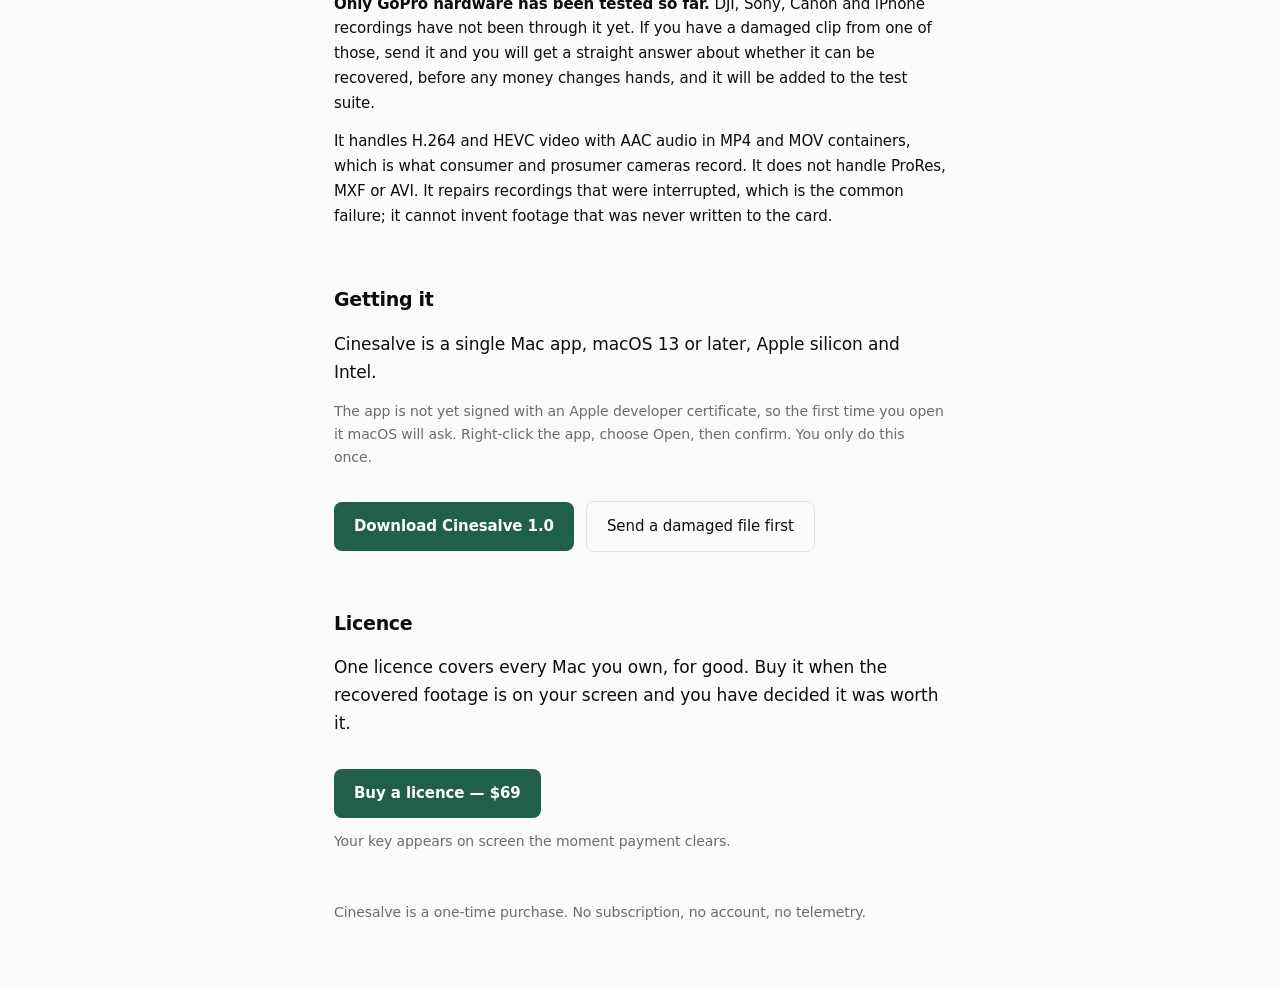
==== commit f512a589: "Point at the live site" ====
--- a/docs/index.html
+++ b/docs/index.html
@@ -71,22 +71,31 @@
 </p>
 <p>
   Real GoPro recordings, straight off the cameras, every frame exact and no decoder
-  errors. The HERO6 rows use a <em>different take from the same camera</em> as the
-  reference, which is what you would actually have.
+  errors. Two kinds of test sit in the table below and they are not equally strong,
+  so they are labelled rather than blended together.
+</p>
+<p class="note">
+  <strong>Separate take</strong> means a different clip from the same camera was the
+  reference. That is the honest test, because it is the situation you are actually in.
+  <strong>Same clip</strong> means the file&rsquo;s own undamaged version was the
+  reference. It proves Cinesalve handles that camera&rsquo;s container and its
+  telemetry, but it is the easier case, and nobody who needs this app has the
+  undamaged file to hand. Read those rows as evidence about the camera, not as a
+  promise about your clip.
 </p>
 <div class="scroll">
 <table>
-  <thead><tr><th>Real camera footage</th><th>Frames recovered</th><th>Exact</th></tr></thead>
+  <thead><tr><th>Real camera footage</th><th>Reference used</th><th>Frames recovered</th><th>Exact</th></tr></thead>
   <tbody>
-    <tr><td>HERO6, separate take as reference, cut at 60%</td><td class="num">425 / 425</td><td class="num">100%</td></tr>
-    <tr><td>HERO6, separate take as reference, cut at 85%</td><td class="num">603 / 603</td><td class="num">100%</td></tr>
-    <tr><td>HERO5</td><td class="num">456 / 456</td><td class="num">100%</td></tr>
-    <tr><td>HERO7</td><td class="num">210 / 210</td><td class="num">100%</td></tr>
-    <tr><td>HERO8</td><td class="num">210 / 210</td><td class="num">100%</td></tr>
-    <tr><td>Karma</td><td class="num">200 / 200</td><td class="num">100%</td></tr>
-    <tr><td>Fusion</td><td class="num">248 / 248</td><td class="num">100%</td></tr>
-    <tr><td>MAX</td><td class="num">175 / 175</td><td class="num">100%</td></tr>
-    <tr><td>QuickTime, written by Apple's own muxer</td><td class="num">420 / 420</td><td class="num">100%</td></tr>
+    <tr><td>HERO6, cut at 60%</td><td>separate take</td><td class="num">425 / 425</td><td class="num">100%</td></tr>
+    <tr><td>HERO6, cut at 85%</td><td>separate take</td><td class="num">603 / 603</td><td class="num">100%</td></tr>
+    <tr><td>QuickTime, written by Apple's own muxer</td><td>separate take</td><td class="num">420 / 420</td><td class="num">100%</td></tr>
+    <tr><td>HERO5</td><td>same clip</td><td class="num">456 / 456</td><td class="num">100%</td></tr>
+    <tr><td>HERO7</td><td>same clip</td><td class="num">210 / 210</td><td class="num">100%</td></tr>
+    <tr><td>HERO8</td><td>same clip</td><td class="num">210 / 210</td><td class="num">100%</td></tr>
+    <tr><td>Karma</td><td>same clip</td><td class="num">200 / 200</td><td class="num">100%</td></tr>
+    <tr><td>Fusion</td><td>same clip</td><td class="num">248 / 248</td><td class="num">100%</td></tr>
+    <tr><td>MAX</td><td>same clip</td><td class="num">175 / 175</td><td class="num">100%</td></tr>
   </tbody>
 </table>
 </div>
